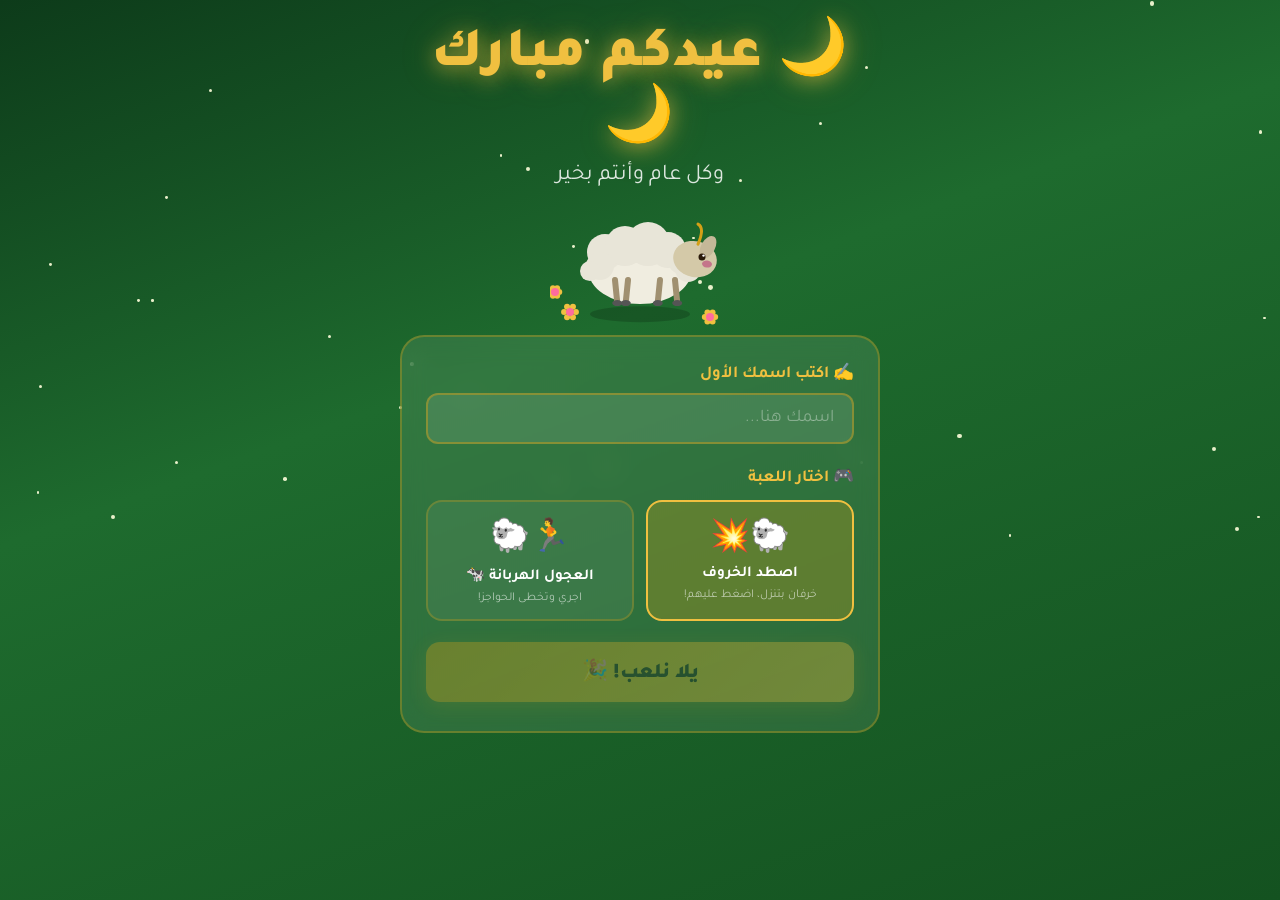
==== index.html @ 34b9b23a "Add files via upload" ====
<!DOCTYPE html>
<html lang="ar" dir="rtl">
<head>
<meta charset="UTF-8">
<meta name="viewport" content="width=device-width, initial-scale=1.0, user-scalable=no">
<title>عيدكم مبارك 🌙</title>
<link rel="stylesheet" href="style.css">
<link href="https://fonts.googleapis.com/css2?family=Tajawal:wght@400;700;900&display=swap" rel="stylesheet">
</head>
<body class="welcome-page">

<!-- Balloons -->
<div id="balloons-container"></div>

<!-- Stars -->
<div id="stars-container"></div>

<div class="welcome-wrap">

  <!-- Big Title -->
  <div class="eid-main-title">
    <div class="eid-line1">🌙 عيدكم مبارك 🌙</div>
    <div class="eid-line2">وكل عام وأنتم بخير</div>
  </div>

  <!-- Sheep illustration -->
  <div class="sheep-hero">
    <canvas id="sheepCanvas" width="180" height="130"></canvas>
  </div>

  <!-- Card -->
  <div class="welcome-card">
    <label class="input-label">✍️ اكتب اسمك الأول</label>
    <input class="input-field" type="text" id="player-name" placeholder="اسمك هنا..." maxlength="20" />

    <div class="game-choice-label">🎮 اختار اللعبة</div>
    <div class="game-choice">
      <button class="game-btn selected" id="btn-g1" onclick="selectGame(1)">
        <span class="game-btn-icon">🐑💥</span>
        <span class="game-btn-name">اصطد الخروف</span>
        <span class="game-btn-desc">خرفان بتنزل، اضغط عليهم!</span>
      </button>
      <button class="game-btn" id="btn-g2" onclick="selectGame(2)">
        <span class="game-btn-icon">🏃🐑</span>
        <span class="game-btn-name">العجول الهربانة 🐄</span>
        <span class="game-btn-desc">اجري وتخطى الحواجز!</span>
      </button>
    </div>

    <button class="play-btn" id="start-btn" onclick="goPlay()" disabled>
      يلا نلعب! 🎉
    </button>
  </div>

</div>

<script src="welcome.js"></script>
</body>
</html>
---- style.css ----
@import url('https://fonts.googleapis.com/css2?family=Tajawal:wght@400;700;900&display=swap');

* { margin: 0; padding: 0; box-sizing: border-box; }

:root {
  --green: #1e6b2e;
  --green2: #27923e;
  --gold: #d4a017;
  --gold2: #f0c040;
  --cream: #fdf6e3;
  --dark: #1a1a1a;
  --red: #c0392b;
  --white: #ffffff;
}

body {
  font-family: 'Tajawal', sans-serif;
  min-height: 100vh;
  overflow-x: hidden;
}

/* =====================
   WELCOME PAGE
   ===================== */
.welcome-page {
  background: linear-gradient(160deg, #0d3b1a 0%, #1e6b2e 40%, #145220 100%);
  min-height: 100vh;
  display: flex;
  flex-direction: column;
  align-items: center;
  justify-content: flex-start;
  padding: 1rem 1rem 3rem;
  position: relative;
}

/* Balloons */
#balloons-container {
  position: fixed;
  inset: 0;
  pointer-events: none;
  overflow: hidden;
  z-index: 0;
}
.balloon {
  position: absolute;
  bottom: -80px;
  font-size: 2.2rem;
  animation: floatUp linear infinite;
  filter: drop-shadow(0 2px 6px rgba(0,0,0,0.3));
}
@keyframes floatUp {
  0%   { transform: translateY(0) rotate(-5deg); opacity: 0; }
  10%  { opacity: 1; }
  90%  { opacity: 1; }
  100% { transform: translateY(-110vh) rotate(5deg); opacity: 0; }
}

/* Stars */
#stars-container {
  position: fixed;
  inset: 0;
  pointer-events: none;
  z-index: 0;
}
.star {
  position: absolute;
  background: rgba(255,255,220,0.9);
  border-radius: 50%;
  animation: twinkle ease-in-out infinite;
}
@keyframes twinkle {
  0%,100% { opacity: 0.2; transform: scale(1); }
  50%      { opacity: 1;   transform: scale(1.3); }
}

.welcome-wrap {
  position: relative;
  z-index: 1;
  width: 100%;
  max-width: 480px;
  display: flex;
  flex-direction: column;
  align-items: center;
  gap: 0.8rem;
}

/* Title */
.eid-main-title {
  text-align: center;
  margin-top: 0.5rem;
}
.eid-line1 {
  font-size: clamp(2rem, 9vw, 3.5rem);
  font-weight: 900;
  color: var(--gold2);
  text-shadow: 0 3px 20px rgba(240,192,64,0.6), 0 0 40px rgba(240,192,64,0.3);
  line-height: 1.2;
  letter-spacing: 0.02em;
}
.eid-line2 {
  font-size: clamp(1rem, 4vw, 1.4rem);
  color: rgba(255,255,255,0.85);
  margin-top: 0.3rem;
}

/* Sheep hero canvas */
.sheep-hero {
  display: flex;
  justify-content: center;
  margin: -0.3rem 0;
}

/* Welcome card */
.welcome-card {
  background: rgba(255,255,255,0.09);
  border: 2px solid rgba(212,160,23,0.35);
  border-radius: 24px;
  padding: 1.5rem 1.5rem 1.8rem;
  width: 100%;
  backdrop-filter: blur(12px);
}

.input-label {
  display: block;
  color: var(--gold2);
  font-size: 1.05rem;
  font-weight: 700;
  margin-bottom: 0.5rem;
}

.input-field {
  width: 100%;
  padding: 0.8rem 1.1rem;
  border: 2px solid rgba(212,160,23,0.45);
  border-radius: 12px;
  background: rgba(255,255,255,0.1);
  color: white;
  font-family: 'Tajawal', sans-serif;
  font-size: 1.1rem;
  text-align: right;
  margin-bottom: 1.3rem;
  outline: none;
  transition: border-color 0.2s;
}
.input-field::placeholder { color: rgba(255,255,255,0.35); }
.input-field:focus { border-color: var(--gold2); }

.game-choice-label {
  color: var(--gold2);
  font-size: 1.05rem;
  font-weight: 700;
  margin-bottom: 0.7rem;
}

.game-choice {
  display: flex;
  gap: 0.8rem;
  margin-bottom: 1.3rem;
}

.game-btn {
  flex: 1;
  display: flex;
  flex-direction: column;
  align-items: center;
  gap: 0.3rem;
  padding: 0.9rem 0.5rem;
  border: 2px solid rgba(212,160,23,0.3);
  border-radius: 16px;
  background: rgba(255,255,255,0.06);
  color: var(--cream);
  font-family: 'Tajawal', sans-serif;
  cursor: pointer;
  transition: all 0.2s;
}
.game-btn:hover { background: rgba(212,160,23,0.15); transform: translateY(-2px); }
.game-btn.selected { background: rgba(212,160,23,0.28); border-color: var(--gold2); }
.game-btn-icon { font-size: 2rem; }
.game-btn-name { font-size: 0.95rem; font-weight: 700; color: white; }
.game-btn-desc { font-size: 0.75rem; color: rgba(255,255,255,0.6); text-align: center; }

.play-btn {
  width: 100%;
  padding: 1rem;
  background: linear-gradient(135deg, var(--gold) 0%, var(--gold2) 100%);
  color: #1a1a1a;
  border: none;
  border-radius: 14px;
  font-family: 'Tajawal', sans-serif;
  font-size: 1.3rem;
  font-weight: 900;
  cursor: pointer;
  transition: all 0.2s;
  box-shadow: 0 4px 20px rgba(212,160,23,0.4);
}
.play-btn:hover:not(:disabled) { transform: scale(1.02); box-shadow: 0 6px 28px rgba(212,160,23,0.5); }
.play-btn:active:not(:disabled) { transform: scale(0.98); }
.play-btn:disabled { opacity: 0.35; cursor: not-allowed; }

/* =====================
   GAME PAGES (shared)
   ===================== */
.game-page {
  background: #1a2a3a;
  min-height: 100vh;
  overflow: hidden;
  position: relative;
}

canvas { display: block; }

/* HUD */
#hud {
  position: fixed;
  top: 0; left: 0; right: 0;
  display: flex;
  justify-content: space-between;
  align-items: center;
  padding: 0.6rem 1rem;
  background: rgba(0,0,0,0.55);
  backdrop-filter: blur(6px);
  color: white;
  z-index: 10;
  font-family: 'Tajawal', sans-serif;
}
.hud-item { font-size: 1rem; }
.hud-score { font-size: 1.25rem; font-weight: 700; color: var(--gold2); }
.hud-level { font-size: 1rem; color: var(--gold2); font-weight: 700; }
.hud-lives { font-size: 1.3rem; letter-spacing: 2px; }

/* Level banner */
#level-banner {
  position: fixed;
  top: 50%; left: 50%;
  transform: translate(-50%, -50%) scale(0);
  background: rgba(0,0,0,0.88);
  color: var(--gold2);
  font-family: 'Tajawal', sans-serif;
  font-size: clamp(1.5rem, 6vw, 2.8rem);
  font-weight: 900;
  padding: 0.8rem 2rem;
  border-radius: 16px;
  border: 2px solid var(--gold2);
  z-index: 30;
  text-align: center;
  transition: transform 0.35s cubic-bezier(0.175, 0.885, 0.32, 1.275);
  pointer-events: none;
}
#level-banner.show { transform: translate(-50%, -50%) scale(1); }

/* Mobile controls */
#mobile-controls {
  position: fixed;
  bottom: 1.2rem;
  left: 0; right: 0;
  display: flex;
  justify-content: center;
  gap: 1rem;
  z-index: 10;
}
.ctrl-btn {
  width: 68px; height: 68px;
  border-radius: 50%;
  border: 3px solid rgba(255,255,255,0.45);
  background: rgba(0,0,0,0.45);
  color: white;
  font-size: 1.7rem;
  cursor: pointer;
  user-select: none;
  -webkit-user-select: none;
  display: flex;
  align-items: center;
  justify-content: center;
  transition: background 0.1s;
}
.ctrl-btn:active { background: rgba(0,0,0,0.75); }

/* =====================
   RESULT SCREEN
   ===================== */
.result-overlay {
  position: fixed;
  inset: 0;
  background: rgba(0,0,0,0.75);
  display: flex;
  align-items: center;
  justify-content: center;
  z-index: 50;
  padding: 1rem;
  backdrop-filter: blur(6px);
  opacity: 0;
  pointer-events: none;
  transition: opacity 0.5s;
}
.result-overlay.show { opacity: 1; pointer-events: all; }

.result-card {
  background: linear-gradient(160deg, #0d3b1a 0%, #1e6b2e 100%);
  border: 2px solid rgba(212,160,23,0.55);
  border-radius: 28px;
  padding: 2.5rem 2rem;
  width: min(440px, 95vw);
  text-align: center;
  position: relative;
  overflow: hidden;
}

.result-emoji { font-size: 4.5rem; display: block; margin-bottom: 0.5rem; animation: bounceAnim 0.8s ease infinite alternate; }
@keyframes bounceAnim { from { transform: translateY(0); } to { transform: translateY(-10px); } }

.result-title { font-size: clamp(1.3rem,5vw,2rem); font-weight: 900; color: var(--gold2); margin-bottom: 0.3rem; }
.result-name  { font-size: clamp(1.5rem,6vw,2.3rem); font-weight: 900; color: white; margin-bottom: 0.8rem; }

.prize-badge {
  display: inline-block;
  background: var(--gold);
  color: #1a1a1a;
  font-weight: 900;
  font-size: 1.35rem;
  padding: 0.4rem 1.4rem;
  border-radius: 50px;
  margin-bottom: 1rem;
}

.result-msg {
  font-size: 1rem;
  color: rgba(255,255,255,0.88);
  line-height: 1.8;
  margin-bottom: 1.5rem;
  white-space: pre-line;
}

.result-btns { display: flex; gap: 0.8rem; }

.retry-btn {
  flex: 1;
  padding: 0.85rem;
  background: transparent;
  color: var(--gold2);
  border: 2px solid var(--gold2);
  border-radius: 12px;
  font-family: 'Tajawal', sans-serif;
  font-size: 1rem;
  font-weight: 700;
  cursor: pointer;
  transition: all 0.2s;
}
.retry-btn:hover { background: rgba(212,160,23,0.15); }

.home-btn {
  flex: 1;
  padding: 0.85rem;
  background: var(--gold);
  color: #1a1a1a;
  border: none;
  border-radius: 12px;
  font-family: 'Tajawal', sans-serif;
  font-size: 1rem;
  font-weight: 700;
  cursor: pointer;
  transition: all 0.2s;
}
.home-btn:hover { background: var(--gold2); }

/* Confetti */
.confetti-piece {
  position: fixed;
  pointer-events: none;
  animation: confettiFall linear forwards;
  border-radius: 2px;
  z-index: 100;
}
@keyframes confettiFall {
  0%   { transform: translateY(-20px) rotate(0deg); opacity: 1; }
  100% { transform: translateY(110vh) rotate(720deg); opacity: 0; }
}

/* Music toggle */
#music-btn {
  position: fixed;
  bottom: 1rem;
  left: 1rem;
  background: rgba(0,0,0,0.5);
  color: white;
  border: 1px solid rgba(255,255,255,0.3);
  border-radius: 50px;
  padding: 0.4rem 0.9rem;
  font-family: 'Tajawal', sans-serif;
  font-size: 0.85rem;
  cursor: pointer;
  z-index: 20;
  display: none;
}
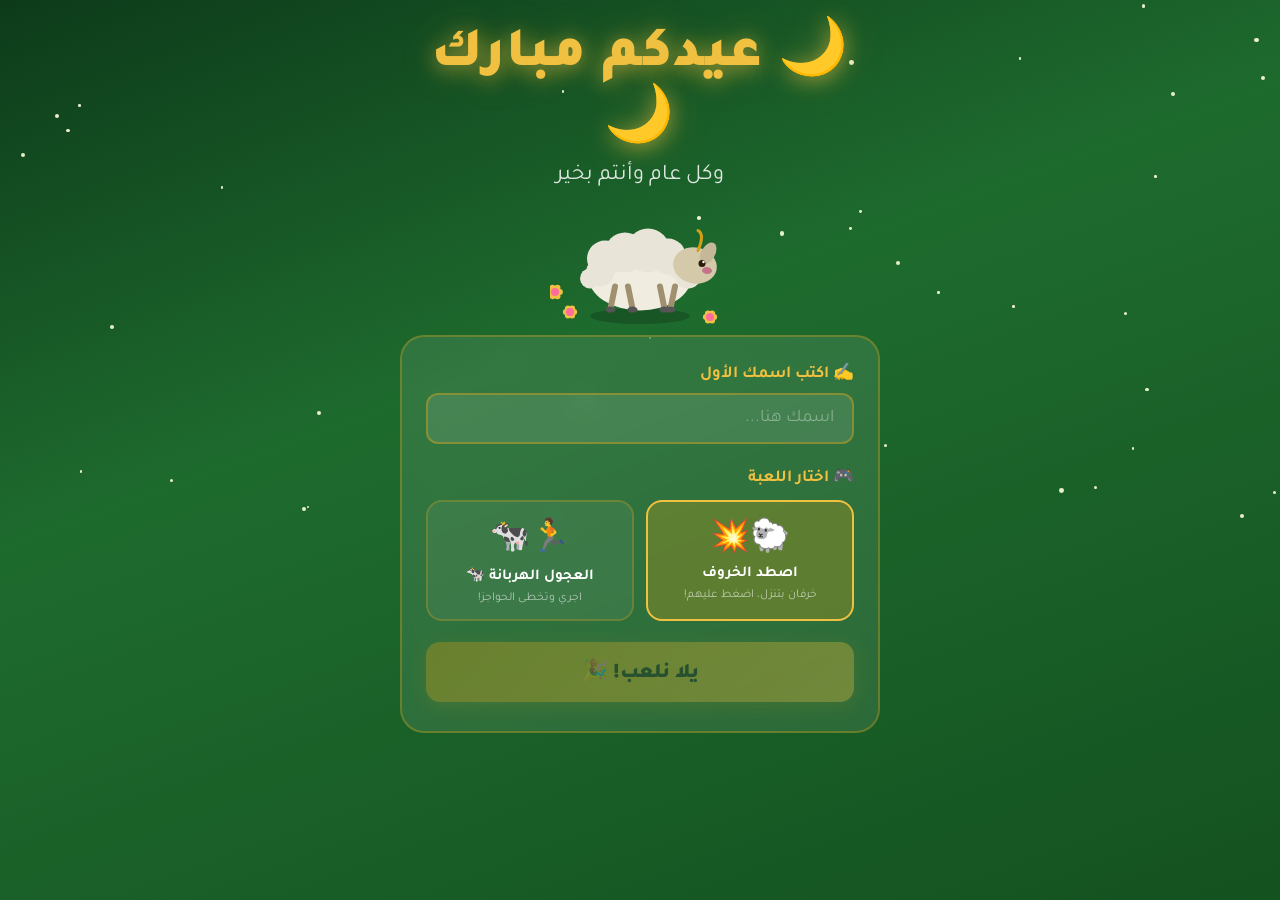
==== commit 1ec38d48: "Update index.html" ====
--- a/index.html
+++ b/index.html
@@ -41,7 +41,7 @@
         <span class="game-btn-desc">خرفان بتنزل، اضغط عليهم!</span>
       </button>
       <button class="game-btn" id="btn-g2" onclick="selectGame(2)">
-        <span class="game-btn-icon">🏃🐑</span>
+        <span class="game-btn-icon">🏃🐄 </span>
         <span class="game-btn-name">العجول الهربانة 🐄</span>
         <span class="game-btn-desc">اجري وتخطى الحواجز!</span>
       </button>
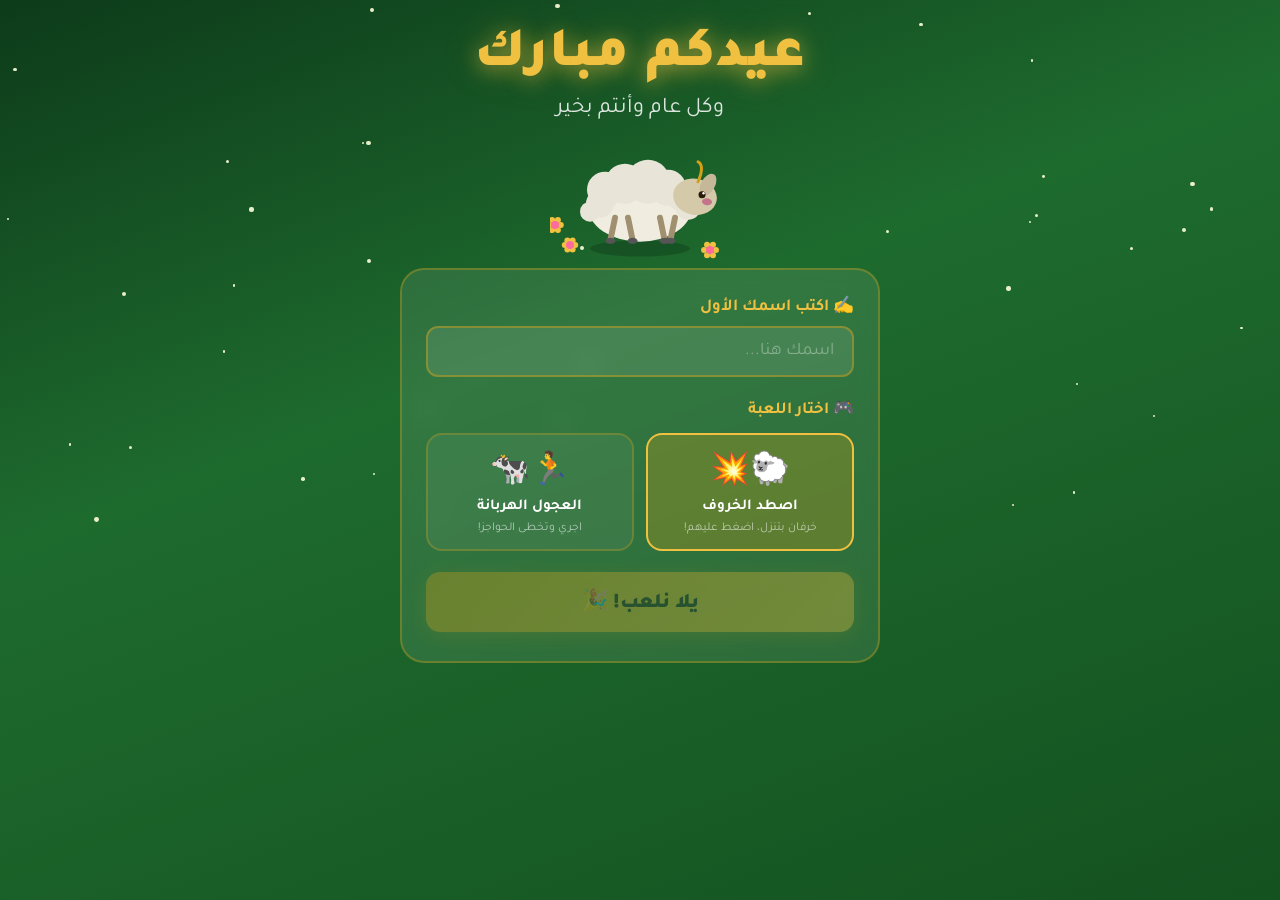
==== commit 89f7a290: "Update index.html" ====
--- a/index.html
+++ b/index.html
@@ -3,7 +3,7 @@
 <head>
 <meta charset="UTF-8">
 <meta name="viewport" content="width=device-width, initial-scale=1.0, user-scalable=no">
-<title>عيدكم مبارك 🌙</title>
+<title>عيدكم مبارك</title>
 <link rel="stylesheet" href="style.css">
 <link href="https://fonts.googleapis.com/css2?family=Tajawal:wght@400;700;900&display=swap" rel="stylesheet">
 </head>
@@ -19,7 +19,7 @@
 
   <!-- Big Title -->
   <div class="eid-main-title">
-    <div class="eid-line1">🌙 عيدكم مبارك 🌙</div>
+    <div class="eid-line1"> عيدكم مبارك </div>
     <div class="eid-line2">وكل عام وأنتم بخير</div>
   </div>
 
@@ -42,7 +42,7 @@
       </button>
       <button class="game-btn" id="btn-g2" onclick="selectGame(2)">
         <span class="game-btn-icon">🏃🐄 </span>
-        <span class="game-btn-name">العجول الهربانة 🐄</span>
+        <span class="game-btn-name">العجول الهربانة</span>
         <span class="game-btn-desc">اجري وتخطى الحواجز!</span>
       </button>
     </div>
